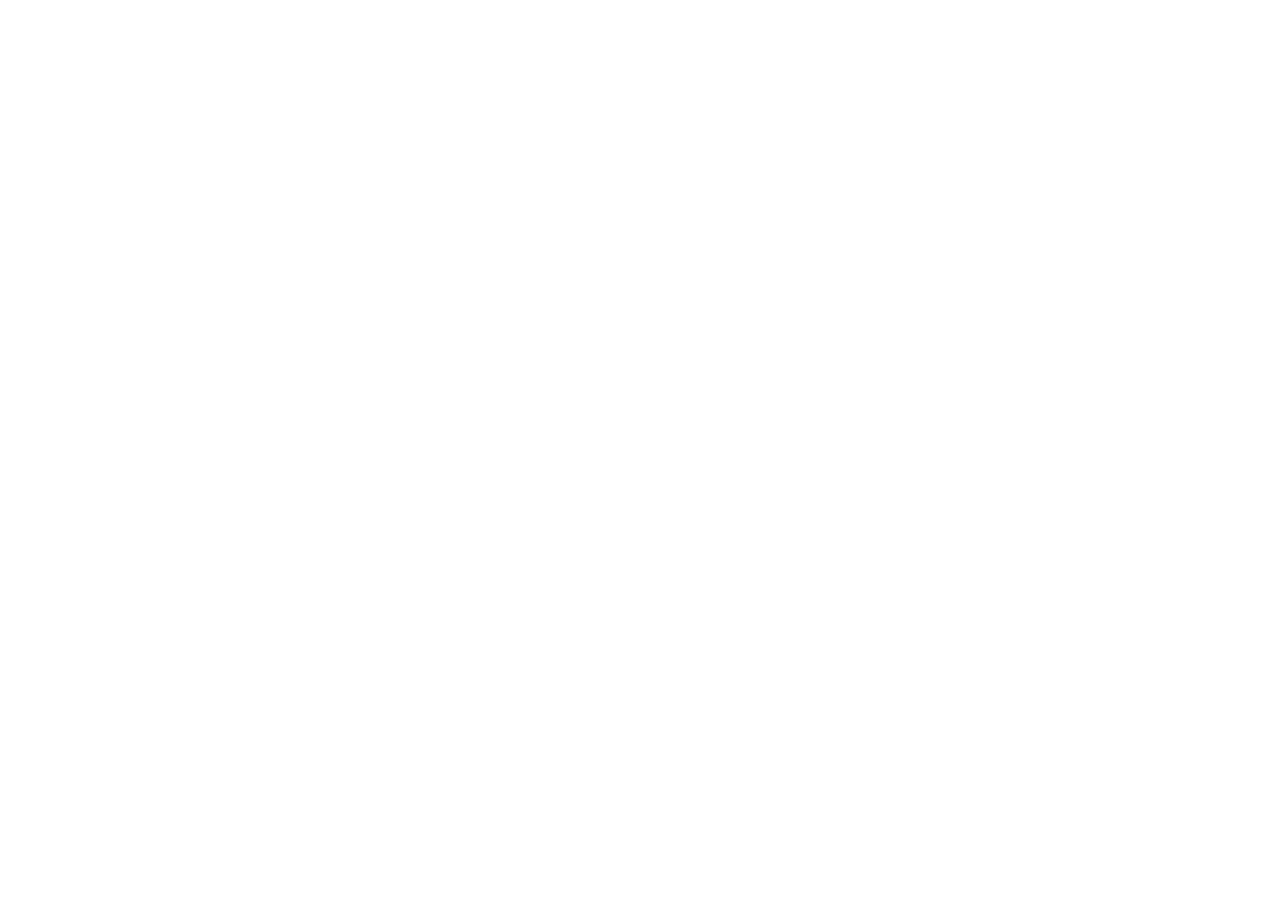
==== pages/about.html @ 6744099b "html and css added file" ====
<!DOCTYPE html>
<html lang="en">
  <head>
    <meta charset="UTF-8" />
    <meta name="viewport" content="width=device-width, initial-scale=1.0" />
    <title>Coffeeroasters | About</title>
    <link rel="stylesheet" href="../css/normalize.css" />
    <link rel="stylesheet" href="../css/global.css" />
    <link rel="stylesheet" href="../css/about.css" />
  </head>
  <body></body>
</html>
---- css/global.css ----
/* FONTS START */
@font-face {
  font-display: swap;
  font-family: 'Barlow';
  font-style: normal;
  font-weight: 400;
  src: url('../fonts/barlow-v12-latin-regular.woff2') format('woff2');
}

@font-face {
  font-display: swap;
  font-family: 'Barlow';
  font-style: normal;
  font-weight: 700;
  src: url('../fonts/barlow-v12-latin-700.woff2') format('woff2');
}

@font-face {
  font-display: swap;
  font-family: 'Fraunces';
  font-style: normal;
  font-weight: 900;
  src: url('../fonts/fraunces-v31-latin-900.woff2') format('woff2');
}

/* FONTS END */


*,
*::after,
*::before {
  margin: 0;
  padding: 0;
  box-sizing: border-box;
}

/* *:focus {} */

a {
  text-decoration: none;
  display: inline-block;
}

ul,
ol {
  list-style: none;
}

h1 {
  margin: 0;
}

img {
  display: flex;
  object-fit: cover;
}

html {
  height: 100%;
}

body {
  display: flex;
  flex-direction: column;
  height: 100%;
}

main {
  flex-grow: 1;
}

.container {
  width: 100%;
  max-width: 1340px;
  padding-left: 30px;
  padding-right: 30px;
  margin-left: auto;
  margin-right: auto;
}
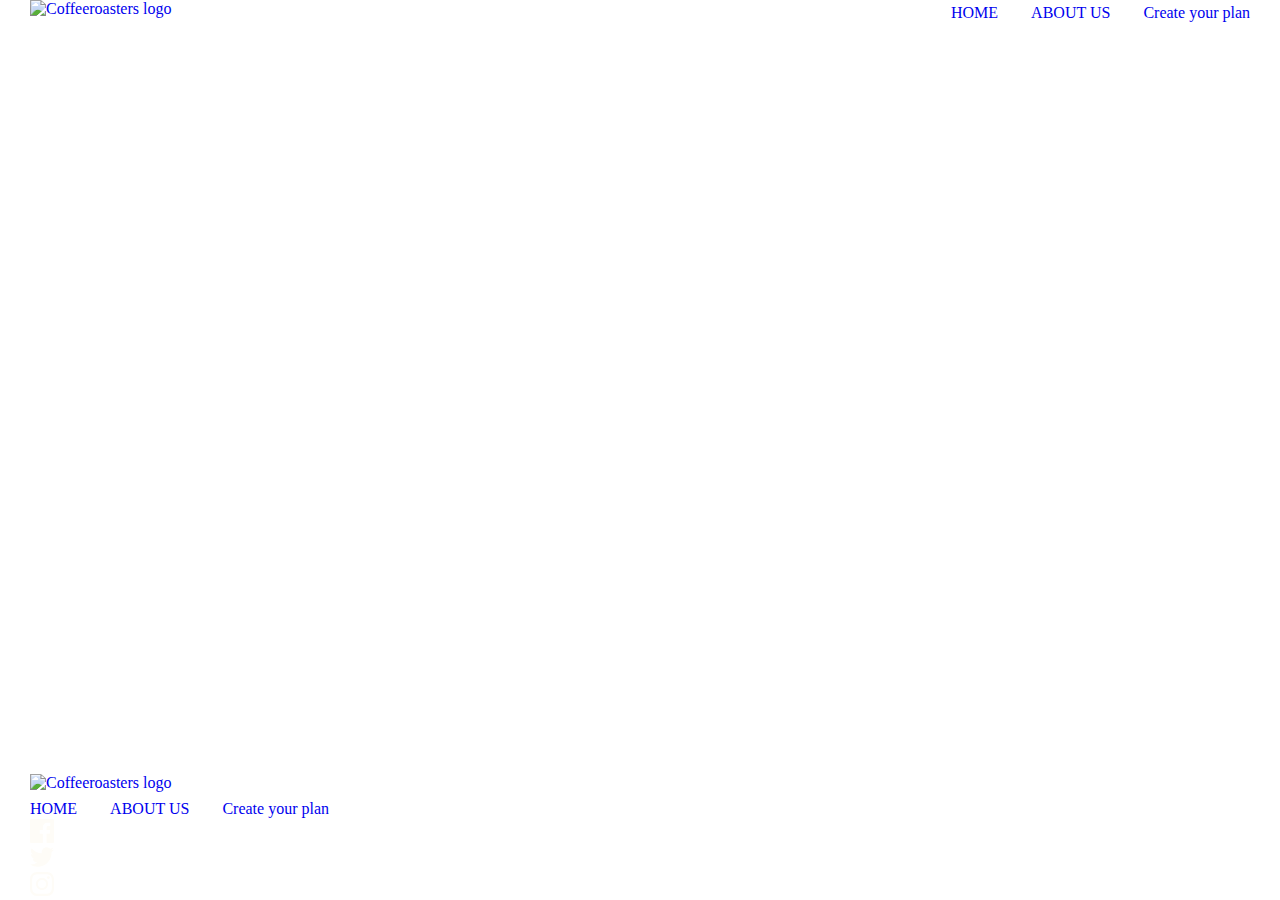
==== commit 3030cf85: "subscribe and about file addded" ====
--- a/pages/about.html
+++ b/pages/about.html
@@ -8,5 +8,108 @@
     <link rel="stylesheet" href="../css/global.css" />
     <link rel="stylesheet" href="../css/about.css" />
   </head>
-  <body></body>
+  <body>
+    <!-- HEADER START -->
+    <header class="header">
+      <div class="header__container container">
+        <!-- LOGO -->
+        <a class="site-logo" href="./about.html">
+          <img
+            class="site-logo__image"
+            src="./images/shared/desktop/logo.svg"
+            alt="Coffeeroasters logo"
+            width="236"
+            height="26"
+          />
+        </a>
+        <!-- NAVBAR -->
+        <nav class="sitenav">
+          <ul class="sitenav__list">
+            <li class="sitenav__item">
+              <a class="sitenav__link" href="../index.html">HOME</a>
+            </li>
+            <li class="sitenav__item">
+              <a class="sitenav__link" href="./about.html">ABOUT US</a>
+            </li>
+            <li class="sitenav__item">
+              <a class="sitenav__link" href="./subscribe.html"
+                >Create your plan</a
+              >
+            </li>
+          </ul>
+        </nav>
+      </div>
+    </header>
+    <!-- HEADER END -->
+
+    <!-- MAIN START -->
+    <main class="main"></main>
+    <!-- MAIN END -->
+
+    <!-- FOOTER START -->
+    <footer class="footer">
+      <div class="footer__container container">
+        <!-- LOGO -->
+        <a class="site-logo" href="./about.html">
+          <img
+            class="site-logo__image"
+            src="./images/shared/desktop/logo-white.svg"
+            alt="Coffeeroasters logo"
+            width="236"
+            height="26"
+          />
+        </a>
+        <nav class="sitenav footer-sitenav">
+          <ul class="sitenav__list">
+            <li class="sitenav__item">
+              <a class="sitenav__link" href="../index.html">HOME</a>
+            </li>
+            <li class="sitenav__item">
+              <a class="sitenav__link" href="./about.html">ABOUT US</a>
+            </li>
+            <li class="sitenav__item">
+              <a class="sitenav__link" href="./subscribe.html"
+                >Create your plan</a
+              >
+            </li>
+          </ul>
+        </nav>
+
+        <!-- SOCIALS -->
+        <ul class="footer__socials-list">
+          <li class="footer__socials-item">
+            <a class="footer__socials-link" href="./about.html">
+              <svg xmlns="http://www.w3.org/2000/svg" width="24" height="24">
+                <path
+                  fill="#FEFCF7"
+                  d="M22.675 0H1.325C.593 0 0 .593 0 1.325v21.351C0 23.407.593 24 1.325 24H12.82v-9.294H9.692v-3.622h3.128V8.413c0-3.1 1.893-4.788 4.659-4.788 1.325 0 2.463.099 2.795.143v3.24l-1.918.001c-1.504 0-1.795.715-1.795 1.763v2.313h3.587l-.467 3.622h-3.12V24h6.116c.73 0 1.323-.593 1.323-1.325V1.325C24 .593 23.407 0 22.675 0z"
+                />
+              </svg>
+            </a>
+          </li>
+          <li class="footer__socials-item">
+            <a class="footer__socials-link" href="./about.html">
+              <svg xmlns="http://www.w3.org/2000/svg" width="24" height="20">
+                <path
+                  fill="#FEFCF7"
+                  d="M24 2.557a9.83 9.83 0 01-2.828.775A4.932 4.932 0 0023.337.608a9.864 9.864 0 01-3.127 1.195A4.916 4.916 0 0016.616.248c-3.179 0-5.515 2.966-4.797 6.045A13.978 13.978 0 011.671 1.149a4.93 4.93 0 001.523 6.574 4.903 4.903 0 01-2.229-.616c-.054 2.281 1.581 4.415 3.949 4.89a4.935 4.935 0 01-2.224.084 4.928 4.928 0 004.6 3.419A9.9 9.9 0 010 17.54a13.94 13.94 0 007.548 2.212c9.142 0 14.307-7.721 13.995-14.646A10.025 10.025 0 0024 2.557z"
+                />
+              </svg>
+            </a>
+          </li>
+          <li class="footer__socials-item">
+            <a class="footer__socials-link" href="./about.html">
+              <svg xmlns="http://www.w3.org/2000/svg" width="24" height="24">
+                <path
+                  fill="#FEFCF7"
+                  d="M12 2.163c3.204 0 3.584.012 4.85.07 3.252.148 4.771 1.691 4.919 4.919.058 1.265.069 1.645.069 4.849 0 3.205-.012 3.584-.069 4.849-.149 3.225-1.664 4.771-4.919 4.919-1.266.058-1.644.07-4.85.07-3.204 0-3.584-.012-4.849-.07-3.26-.149-4.771-1.699-4.919-4.92-.058-1.265-.07-1.644-.07-4.849 0-3.204.013-3.583.07-4.849.149-3.227 1.664-4.771 4.919-4.919 1.266-.057 1.645-.069 4.849-.069zM12 0C8.741 0 8.333.014 7.053.072 2.695.272.273 2.69.073 7.052.014 8.333 0 8.741 0 12c0 3.259.014 3.668.072 4.948.2 4.358 2.618 6.78 6.98 6.98C8.333 23.986 8.741 24 12 24c3.259 0 3.668-.014 4.948-.072 4.354-.2 6.782-2.618 6.979-6.98.059-1.28.073-1.689.073-4.948 0-3.259-.014-3.667-.072-4.947-.196-4.354-2.617-6.78-6.979-6.98C15.668.014 15.259 0 12 0zm0 5.838a6.162 6.162 0 100 12.324 6.162 6.162 0 000-12.324zM12 16a4 4 0 110-8 4 4 0 010 8zm6.406-11.845a1.44 1.44 0 100 2.881 1.44 1.44 0 000-2.881z"
+                />
+              </svg>
+            </a>
+          </li>
+        </ul>
+      </div>
+    </footer>
+    <!-- FOOTER END -->
+  </body>
 </html>
--- a/css/global.css
+++ b/css/global.css
@@ -57,6 +57,7 @@
 
 html {
   height: 100%;
+  scroll-behavior: smooth;
 }
 
 body {
@@ -76,4 +77,29 @@
   padding-right: 30px;
   margin-left: auto;
   margin-right: auto;
-}+}
+
+.header {}
+
+.header__container {
+  display: flex;
+  align-items: center;
+  justify-content: space-between;
+}
+
+.container {}
+
+.site-logo {}
+
+.site-logo__image {}
+
+.sitenav {}
+
+.sitenav__list {
+  display: flex;
+  gap: 33px;
+}
+
+.sitenav__item {}
+
+.sitenav__link {}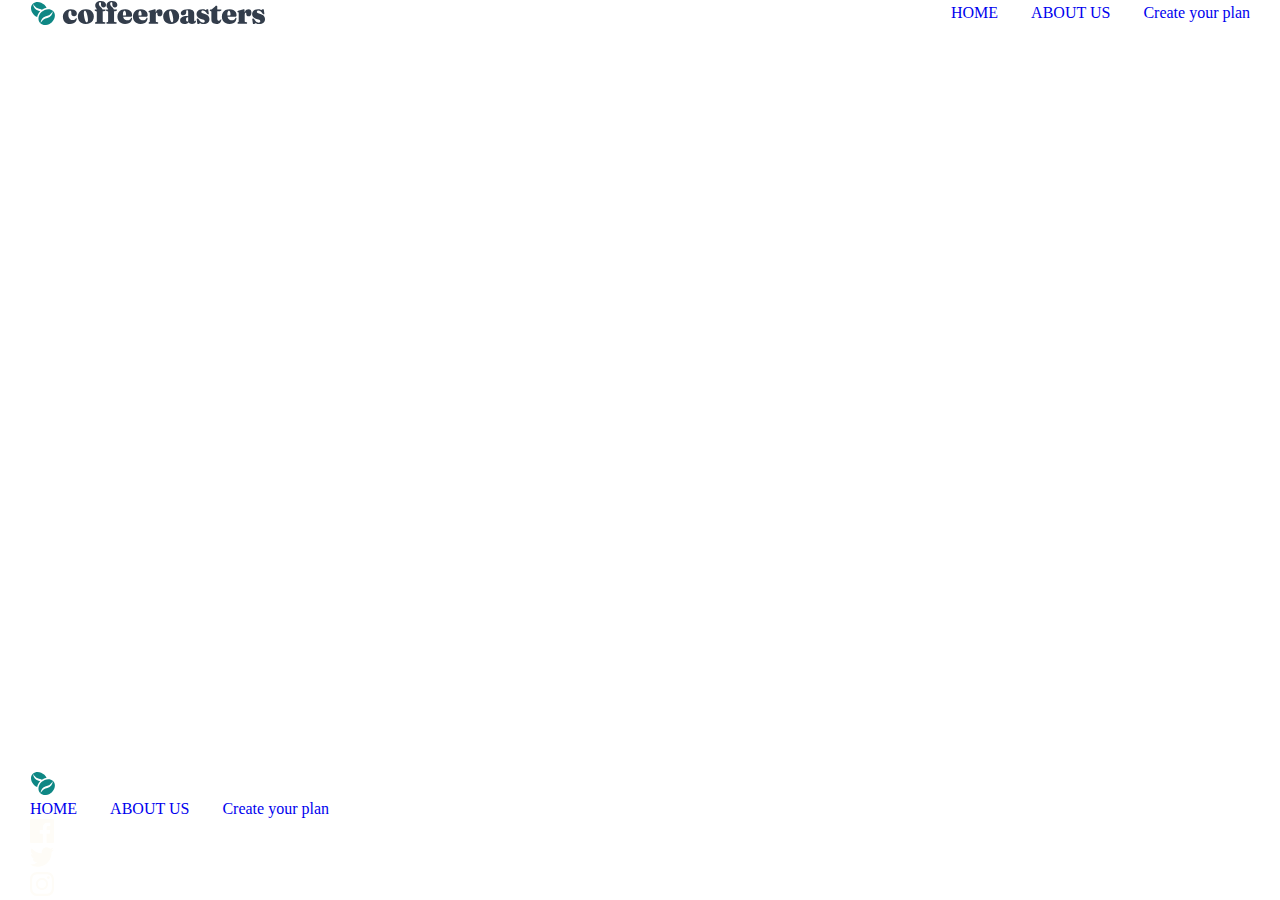
==== commit f51b827a: "added new commit" ====
--- a/pages/about.html
+++ b/pages/about.html
@@ -16,7 +16,7 @@
         <a class="site-logo" href="./about.html">
           <img
             class="site-logo__image"
-            src="./images/shared/desktop/logo.svg"
+            src="../images/shared/desktop/logo.svg"
             alt="Coffeeroasters logo"
             width="236"
             height="26"
@@ -53,7 +53,7 @@
         <a class="site-logo" href="./about.html">
           <img
             class="site-logo__image"
-            src="./images/shared/desktop/logo-white.svg"
+            src="../images/shared/desktop/logo-white.svg"
             alt="Coffeeroasters logo"
             width="236"
             height="26"
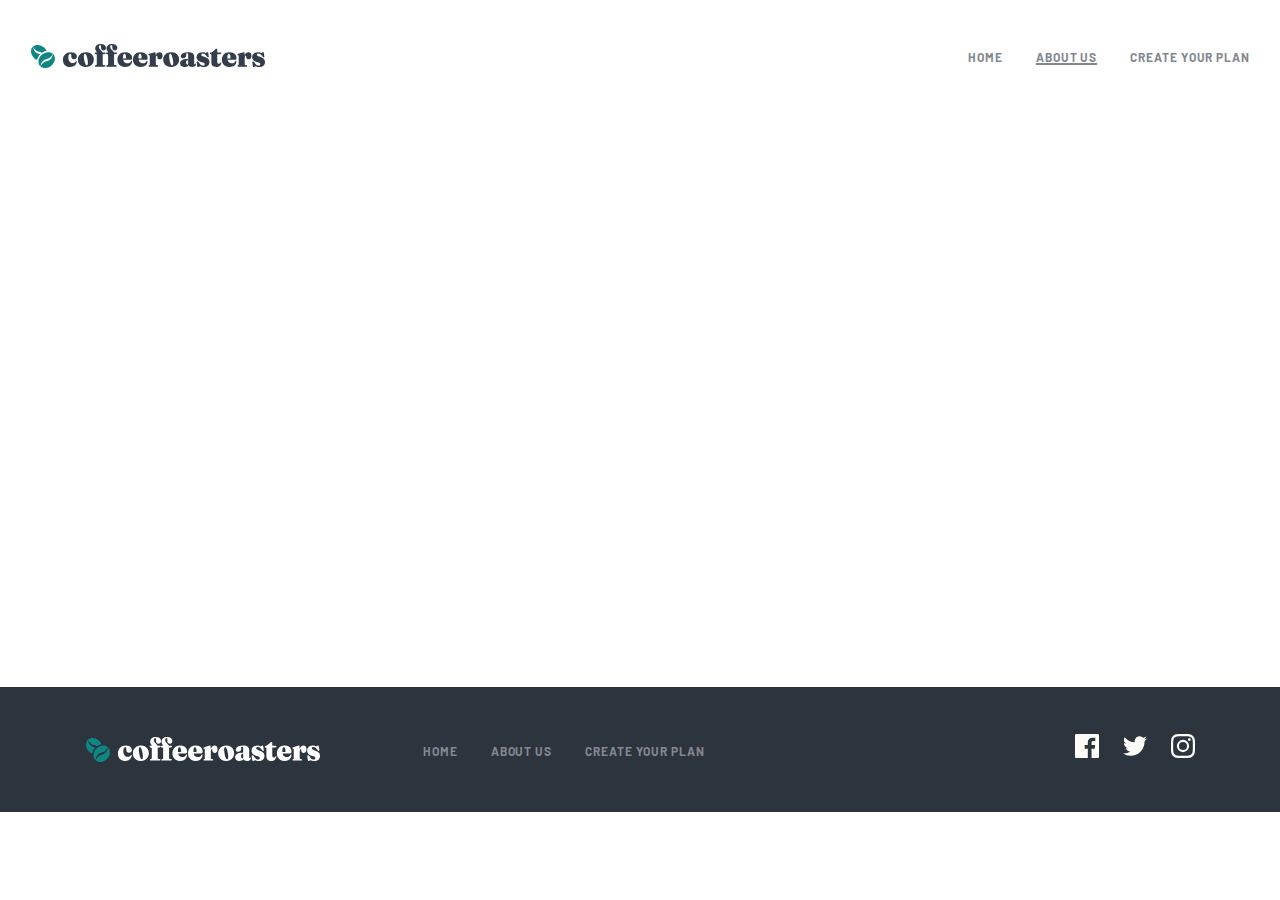
==== commit 2ebe2377: "active added" ====
--- a/pages/about.html
+++ b/pages/about.html
@@ -13,7 +13,7 @@
     <header class="header">
       <div class="header__container container">
         <!-- LOGO -->
-        <a class="site-logo" href="./about.html">
+        <a class="site-logo" href="../index.html">
           <img
             class="site-logo__image"
             src="../images/shared/desktop/logo.svg"
@@ -29,7 +29,9 @@
               <a class="sitenav__link" href="../index.html">HOME</a>
             </li>
             <li class="sitenav__item">
-              <a class="sitenav__link" href="./about.html">ABOUT US</a>
+              <a class="sitenav__link" id="active" href="./about.html"
+                >ABOUT US</a
+              >
             </li>
             <li class="sitenav__item">
               <a class="sitenav__link" href="./subscribe.html"
--- a/css/global.css
+++ b/css/global.css
@@ -25,6 +25,26 @@
 
 /* FONTS END */
 
+/* VARIABELS */
+:root {
+  --dark-cyan: #0e8784;
+  --dark-grey-blue: #333d4b;
+  --pale-orange: #fdd6ba;
+  --light-cream-bg: #fefcf7;
+  --gray: #83888f;
+  --preferance-bg: #f4f1eb;
+  --button-hover: #66d2cf;
+  --button-disabeled: #e2dedb;
+  --footer-bg: #2C343E;
+
+
+  /* fonts */
+  --title-font-family: "Fraunces", sans;
+  --main-font-family: "Barlow", sans-serif;
+  /* Transition */
+  --transition-duration: 0.4s;
+}
+
 
 *,
 *::after,
@@ -34,7 +54,14 @@
   box-sizing: border-box;
 }
 
-/* *:focus {} */
+*:focus {
+  outline: 2px dotted var(--dark-cyan);
+  outline-offset: 3px;
+}
+
+#active {
+  text-decoration: underline 1.5px;
+}
 
 a {
   text-decoration: none;
@@ -46,10 +73,6 @@
   list-style: none;
 }
 
-h1 {
-  margin: 0;
-}
-
 img {
   display: flex;
   object-fit: cover;
@@ -64,7 +87,11 @@
   display: flex;
   flex-direction: column;
   height: 100%;
-}
+  font-family: var(--main-font-family);
+  line-height: 26px;
+  color: var(--dark-grey-blue);
+}
+
 
 main {
   flex-grow: 1;
@@ -79,7 +106,40 @@
   margin-right: auto;
 }
 
-.header {}
+h1,
+h2,
+h3,
+h4 {
+  font-family: var(--title-font-family);
+  font-weight: 900;
+}
+
+h1 {
+  font-size: 72px;
+  line-height: 72px;
+}
+
+h2 {
+  font-size: 40px;
+  line-height: 48px;
+  margin: 0;
+}
+
+h3 {
+  font-size: 32px;
+  line-height: 36px;
+}
+
+h4 {
+  font-size: 24px;
+  line-height: 32px;
+}
+
+/* HEADER START */
+
+.header {
+  padding: 43px 0;
+}
 
 .header__container {
   display: flex;
@@ -87,19 +147,102 @@
   justify-content: space-between;
 }
 
+.site-logo {
+  transition: var(--transition-duration);
+}
+
+.site-logo:hover {
+  opacity: 0.8;
+}
+
+.site-logo:active {
+  opacity: 0.6;
+}
+
+.sitenav {}
+
+.sitenav__list {
+  display: flex;
+  gap: 33px;
+}
+
+.sitenav__item {}
+
+.sitenav__link {
+  color: var(--gray);
+  font-family: var(--main-font-family);
+  font-size: 12px;
+  font-weight: 700;
+  line-height: 15px;
+  letter-spacing: 0.923px;
+  text-transform: uppercase;
+  transition: 0.4s;
+}
+
+.sitenav__link:hover {
+  color: var(--dark-grey-blue);
+  opacity: 0.8;
+}
+
+.sitenav__link:active {
+  opacity: 0.5;
+}
+
+/* HEADER END */
+
+/* FOOTER START */
+.footer {
+  margin-bottom: 88px;
+}
+
+.footer__container {
+  display: flex;
+  align-items: center;
+  padding: 47px 85px;
+  background-color: var(--footer-bg);
+
+
+
+}
+
 .container {}
 
-.site-logo {}
+.site-logo {
+  margin-right: 102px;
+}
 
 .site-logo__image {}
 
 .sitenav {}
 
-.sitenav__list {
-  display: flex;
-  gap: 33px;
-}
+.footer-sitenav {
+  margin-right: auto;
+}
+
+.sitenav__list {}
 
 .sitenav__item {}
 
-.sitenav__link {}+.footer-sitenav .sitenav__link:hover {
+  color: var(--light-cream-bg);
+
+}
+
+.footer__socials-list {
+  display: flex;
+  align-items: center;
+  gap: 24px;
+}
+
+.footer__socials-item {}
+
+.footer__socials-link,
+svg path {
+  transition: var(--transition-duration);
+}
+
+.footer__socials-link:hover svg path {
+  fill: var(--pale-orange);
+}
+
+/* FOOTER END */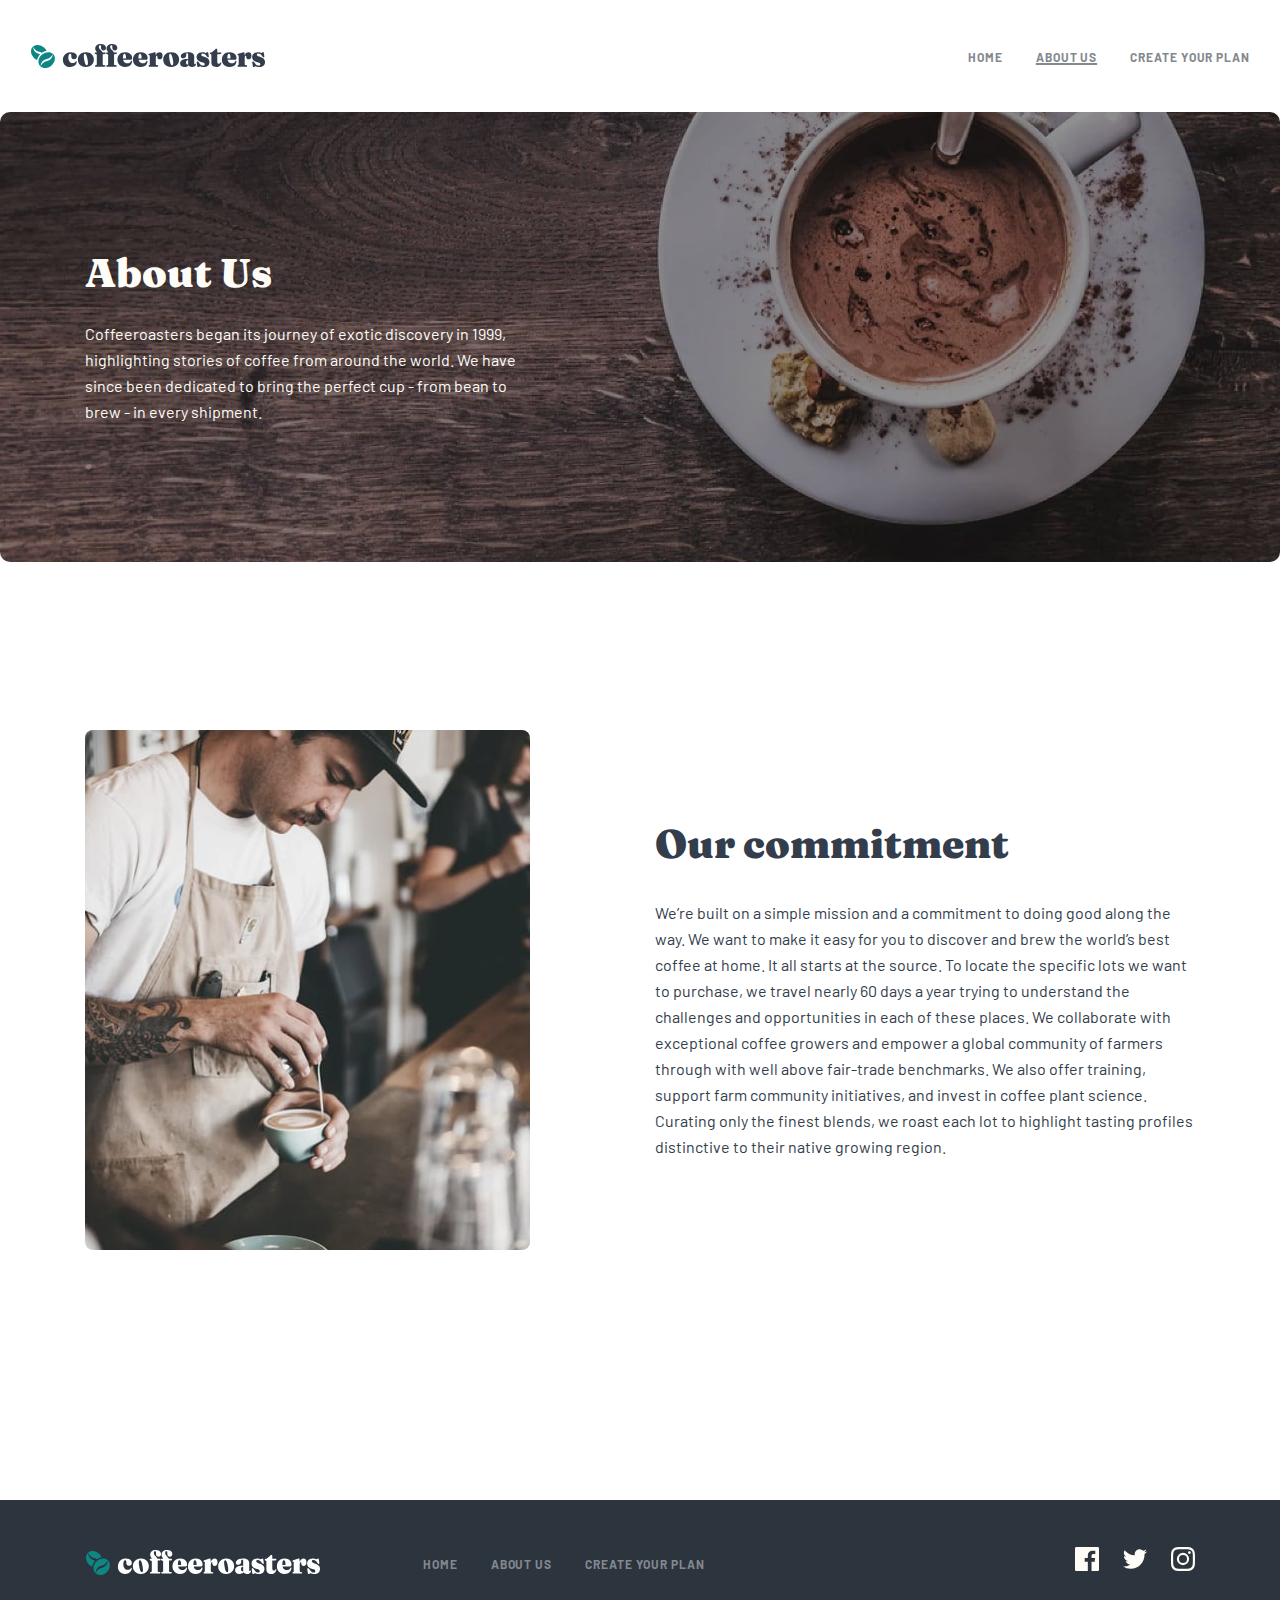
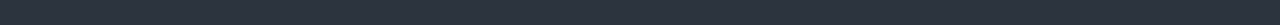
==== commit d2c9c32d: "hero and features section addeed" ====
--- a/pages/about.html
+++ b/pages/about.html
@@ -45,7 +45,48 @@
     <!-- HEADER END -->
 
     <!-- MAIN START -->
-    <main class="main"></main>
+    <main class="main">
+      <section class="hero">
+        <div class="hero__container container">
+          <div class="hero__content">
+            <h2 class="hero__title">About Us</h2>
+            <p class="hero__description">
+              Coffeeroasters began its journey of exotic discovery in 1999,
+              highlighting stories of coffee from around the world. We have
+              since been dedicated to bring the perfect cup - from bean to brew
+              - in every shipment.
+            </p>
+          </div>
+        </div>
+      </section>
+
+      <section class="features">
+        <div class="features__container container">
+          <img
+            class="features__img"
+            src="../images/about/desktop/image-commitment.jpg"
+            alt="img"
+          />
+          <div class="features__content">
+            <h2 class="features__content-title">Our commitment</h2>
+            <p class="features__content-text">
+              We’re built on a simple mission and a commitment to doing good
+              along the way. We want to make it easy for you to discover and
+              brew the world’s best coffee at home. It all starts at the source.
+              To locate the specific lots we want to purchase, we travel nearly
+              60 days a year trying to understand the challenges and
+              opportunities in each of these places. We collaborate with
+              exceptional coffee growers and empower a global community of
+              farmers through with well above fair-trade benchmarks. We also
+              offer training, support farm community initiatives, and invest in
+              coffee plant science. Curating only the finest blends, we roast
+              each lot to highlight tasting profiles distinctive to their native
+              growing region.
+            </p>
+          </div>
+        </div>
+      </section>
+    </main>
     <!-- MAIN END -->
 
     <!-- FOOTER START -->
--- a/css/about.css
+++ b/css/about.css
@@ -0,0 +1,57 @@
+/* HERO START */
+
+.hero {}
+
+.hero__container {
+  padding: 137px 85px;
+  border-radius: 10px;
+  background: #A2A2A2;
+  background-image: url('../images/about/desktop/image-hero-whitecup.jpg');
+  background-repeat: no-repeat;
+  background-size: cover;
+  margin-bottom: 168px;
+}
+
+.hero__content {
+  color: var(--light-cream-bg);
+}
+
+.hero__title {
+  margin-bottom: 24px;
+}
+
+.hero__description {
+  width: 445px;
+}
+
+/* HERO END */
+
+/* FEATURES START */
+.features {}
+
+.features__container {
+  display: flex;
+  padding-left: 85px;
+  align-items: center;
+  gap: 125px;
+  margin-bottom: 250px;
+}
+
+.features__img {
+  border-radius: 8px;
+  background: #0E8784;
+}
+
+.features__content {
+  width: 540px;
+}
+
+.features__content-title {
+  margin-bottom: 32px;
+}
+
+.features__content-text {
+  width: 539px;
+}
+
+/* FEATURES END */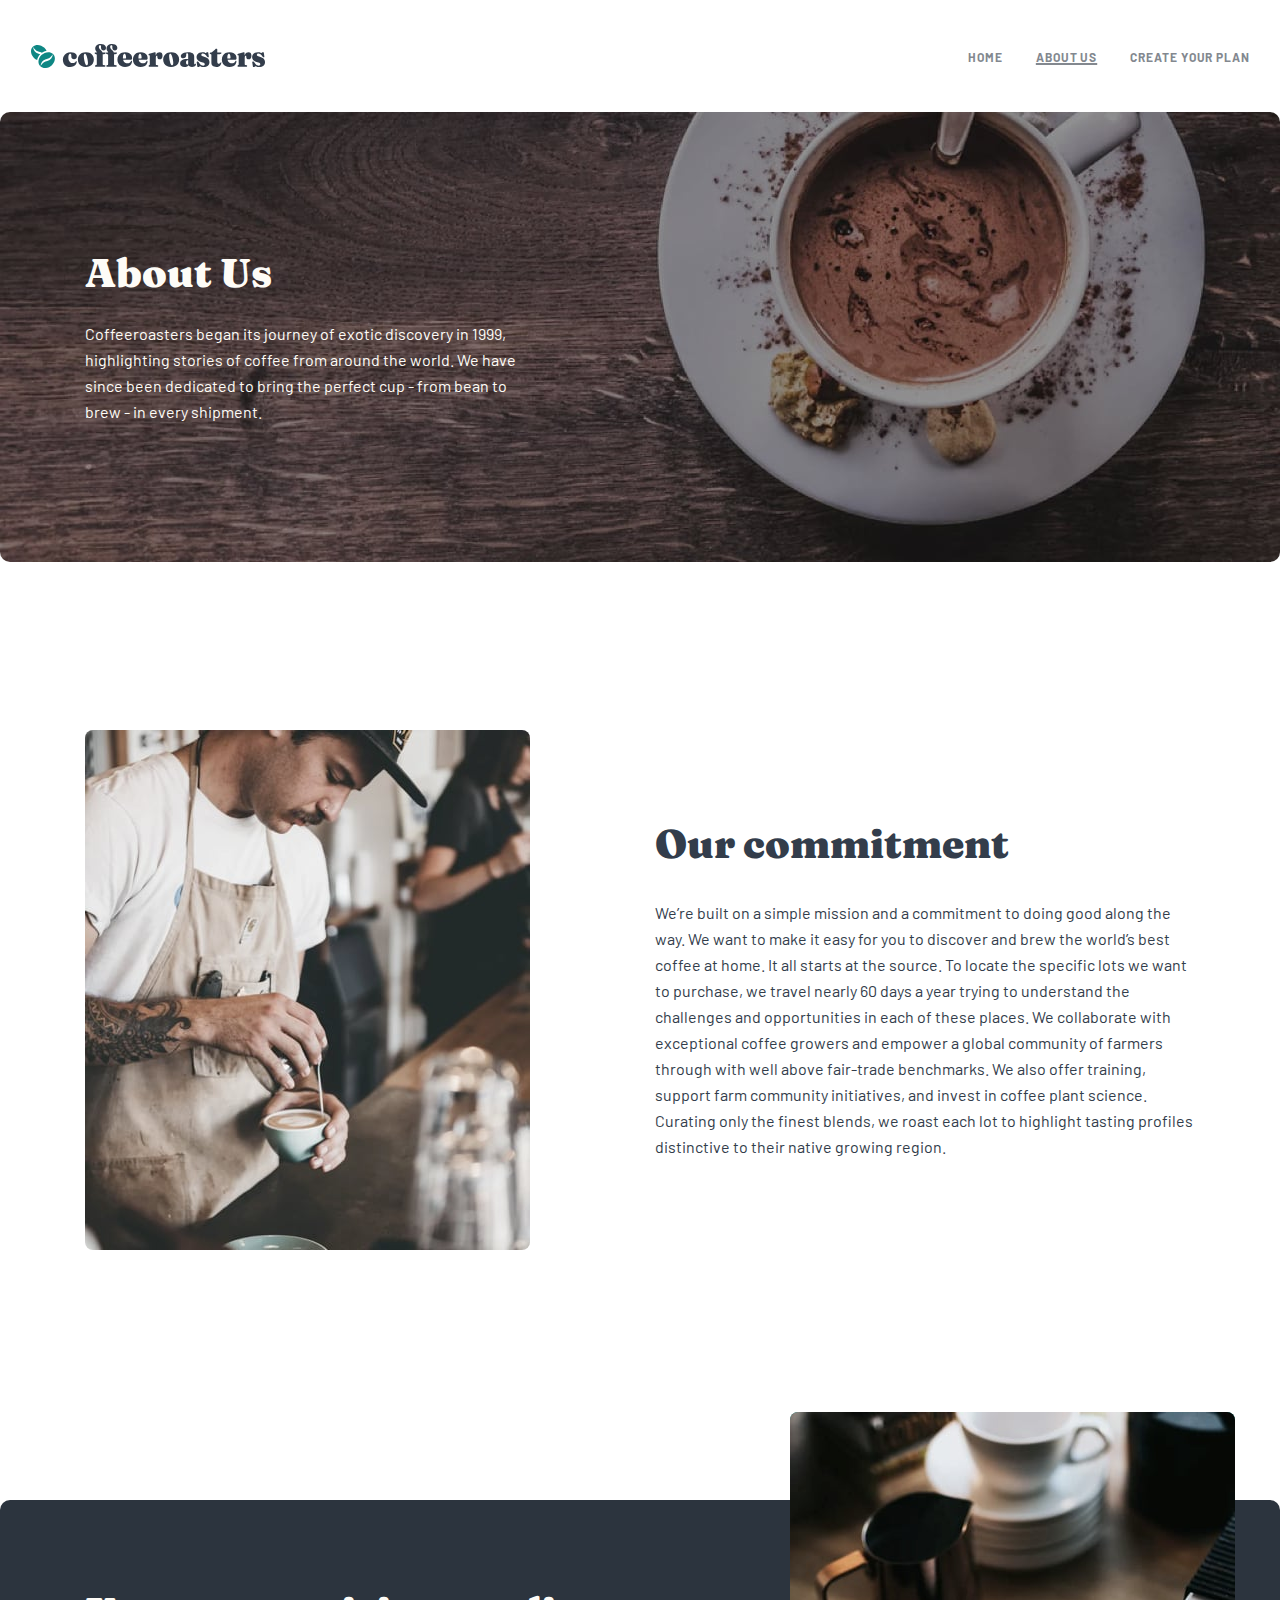
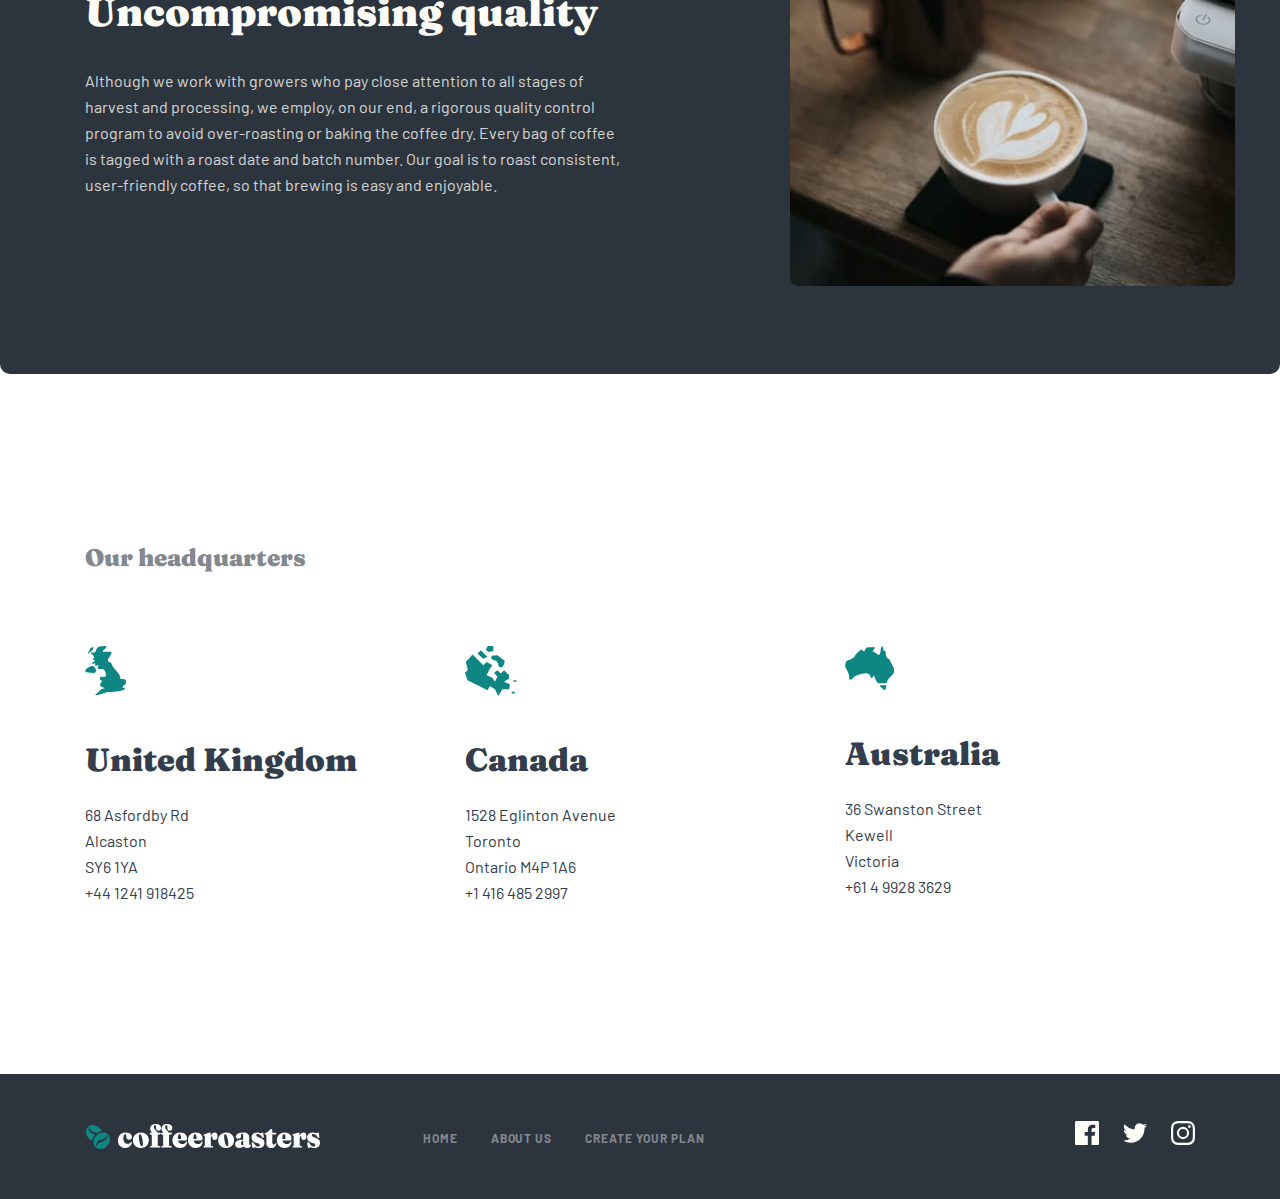
==== commit e18a9103: "quality and promo section added to web site" ====
--- a/pages/about.html
+++ b/pages/about.html
@@ -84,6 +84,77 @@
               growing region.
             </p>
           </div>
+        </div>
+      </section>
+
+      <section class="quality">
+        <div class="quality__container container">
+          <div class="quality__content">
+            <h2 class="quality__content-title">Uncompromising quality</h2>
+            <p class="quality__text">
+              Although we work with growers who pay close attention to all
+              stages of harvest and processing, we employ, on our end, a
+              rigorous quality control program to avoid over-roasting or baking
+              the coffee dry. Every bag of coffee is tagged with a roast date
+              and batch number. Our goal is to roast consistent, user-friendly
+              coffee, so that brewing is easy and enjoyable.
+            </p>
+          </div>
+          <img
+            class="quality__img"
+            src="../images/about/desktop/image-quality.jpg"
+            alt=""
+          />
+        </div>
+      </section>
+
+      <section class="promo">
+        <div class="promo__container container">
+          <h4 class="promo__title">Our headquarters</h4>
+          <ul class="promo__list">
+            <li class="promo__item">
+              <img
+                class="promo__item-img"
+                src="../images/about/desktop/illustration-uk.svg"
+                alt="Great Britain map img"
+              />
+              <h3 class="promo__item-title">United Kingdom</h3>
+              <p class="promo__item-text">
+                68 Asfordby Rd <br />
+                Alcaston <br />
+                SY6 1YA <br />
+                +44 1241 918425
+              </p>
+            </li>
+            <li class="promo__item">
+              <img
+                class="promo__item-img"
+                src="../images/about/desktop/illustration-canada.svg"
+                alt="Canada map img"
+              />
+              <h3 class="promo__item-title">Canada</h3>
+              <p class="promo__item-text">
+                1528 Eglinton Avenue <br />
+                Toronto <br />
+                Ontario M4P 1A6 <br />
+                +1 416 485 2997
+              </p>
+            </li>
+            <li class="promo__item">
+              <img
+                class="promo__item-img"
+                src="../images/about/desktop/illustration-australia.svg"
+                alt="Australia map img"
+              />
+              <h3 class="promo__item-title">Australia</h3>
+              <p class="promo__item-text">
+                36 Swanston Street <br />
+                Kewell <br />
+                Victoria <br />
+                +61 4 9928 3629
+              </p>
+            </li>
+          </ul>
         </div>
       </section>
     </main>
--- a/css/about.css
+++ b/css/about.css
@@ -1,6 +1,4 @@
 /* HERO START */
-
-.hero {}
 
 .hero__container {
   padding: 137px 85px;
@@ -27,8 +25,6 @@
 /* HERO END */
 
 /* FEATURES START */
-.features {}
-
 .features__container {
   display: flex;
   padding-left: 85px;
@@ -54,4 +50,70 @@
   width: 539px;
 }
 
-/* FEATURES END */+/* FEATURES END */
+/* QUALITY START */
+.quality__container {
+  display: flex;
+
+  border-radius: 10px;
+  padding: 88px 85px 176px 85px;
+  margin-bottom: 168px;
+  background-color: var(--footer-bg);
+  position: relative;
+}
+
+
+.quality__content {
+  width: 540px;
+  color: var(--light-cream-bg);
+}
+
+.quality__content-title {
+  margin-bottom: 32px;
+}
+
+.quality__text {
+  opacity: 0.8;
+}
+
+.quality__img {
+  position: absolute;
+  left: 790px;
+  bottom: 88px;
+  width: 445px;
+  border-radius: 8px;
+  background: #0E8784;
+}
+
+/* QUALITY END */
+
+/* PROMO START */
+.promo__container {
+  padding-left: 85px;
+  margin-bottom: 168px;
+}
+
+
+.promo__title {
+  color: var(--gray);
+  margin-bottom: 72px;
+}
+
+.promo__list {
+  display: flex;
+  gap: 95px;
+}
+
+.promo__item-img {
+  margin-bottom: 46px;
+}
+
+.promo__item-title {
+  margin-bottom: 24px;
+}
+
+.promo__item-text {
+  width: 285px;
+}
+
+/* PROMO END */